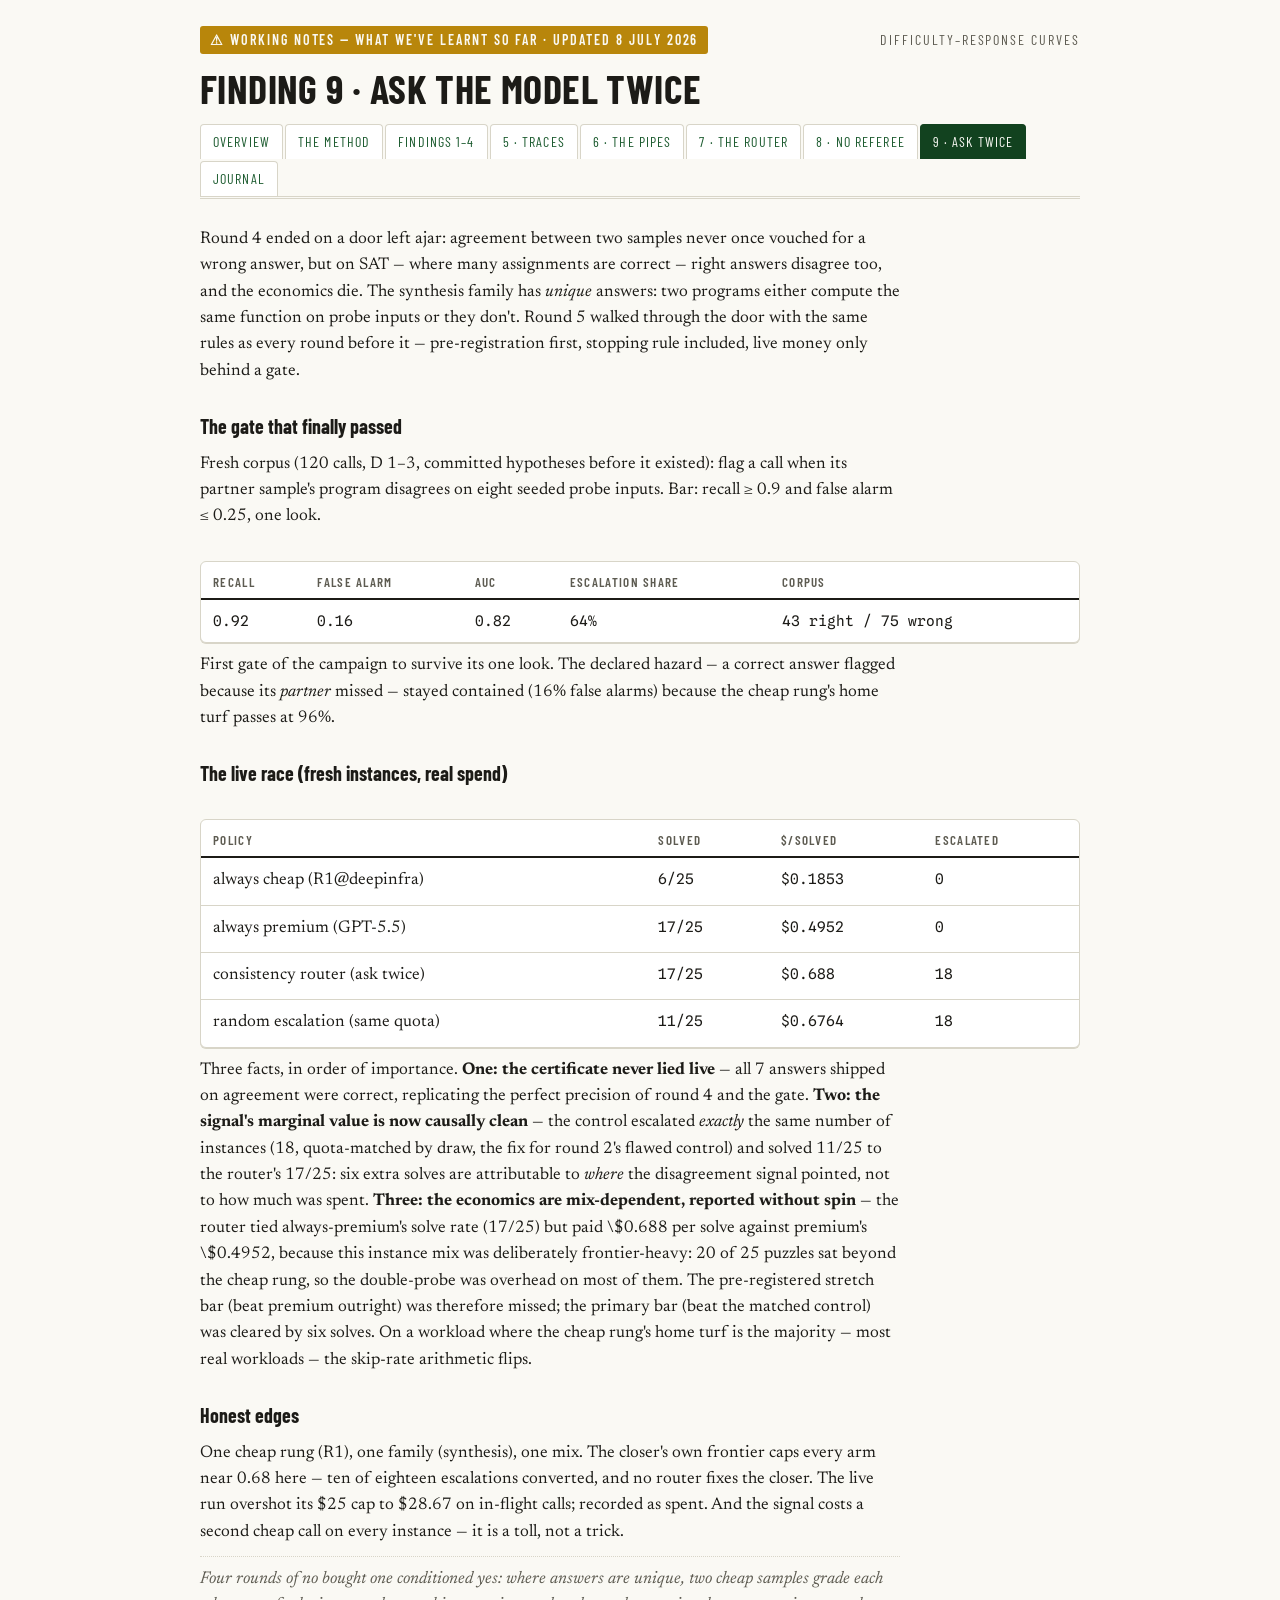
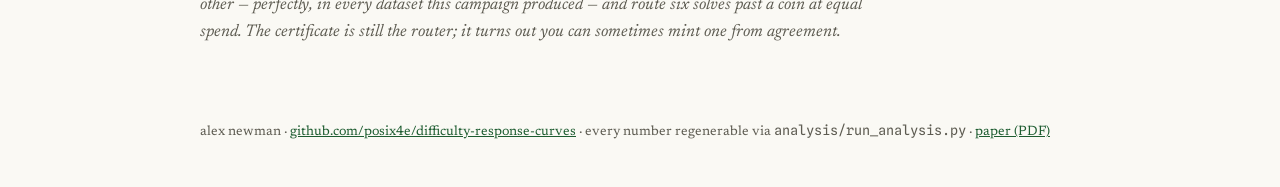
==== docs/consistency.html @ 7b889565 "Difficulty–response curves: a form guide for reasoning models Paper, instrument, raw data. Two numbe" ====
<!DOCTYPE html>
<html lang="en-GB">
<head>
<meta charset="utf-8">
<meta name="viewport" content="width=device-width, initial-scale=1">
<title>Finding 9: Ask the Model Twice — Difficulty–Response Curves</title>
<meta name="description" content="Round 5: functional agreement between two cheap samples — perfect precision live, +6 solves over a quota-matched control, economics that depend on the mix.">
<link rel="preconnect" href="https://fonts.googleapis.com">
<link href="https://fonts.googleapis.com/css2?family=Barlow+Condensed:wght@500;600;700&family=Newsreader:ital,opsz,wght@0,6..72,400;0,6..72,500;1,6..72,400&family=Spline+Sans+Mono:wght@400;500&display=swap" rel="stylesheet">
<style>
:root {
  --paper:#faf9f4; --card:#ffffff; --ink:#1c1b17; --ink-2:#5d5b51; --rule:#d8d5c8;
  --green:#12421f; --green-2:#1d5c30; --accent:#b8860b;
}
@media (prefers-color-scheme: dark) {
  :root { --paper:#151713; --card:#1d201b; --ink:#f0eee6; --ink-2:#a5a294; --rule:#3a3d35;
           --green:#8fc9a0; --green-2:#6fae82; --accent:#d9a441; }
  img.fig { background:#fcfcfb; border-radius:6px; padding:10px; }
}
* { box-sizing:border-box; margin:0; }
html { scroll-behavior:smooth; }
@media (prefers-reduced-motion: reduce) { html { scroll-behavior:auto; } }
body {
  background:var(--paper); color:var(--ink);
  font-family:"Newsreader", Georgia, serif; font-size:17px; line-height:1.55;
}
.wrap { max-width:920px; margin:0 auto; padding:0 20px; }
.disp { font-family:"Barlow Condensed", "Arial Narrow", sans-serif; }
.mono { font-family:"Spline Sans Mono", ui-monospace, monospace; }

/* masthead */
header { border-bottom:3px double var(--rule); padding:26px 0 18px; }
.wip { background:var(--accent); color:var(--paper); padding:3px 10px; border-radius:3px; font-weight:600; }
.race-meta { display:flex; justify-content:space-between; align-items:baseline; flex-wrap:wrap; gap:6px;
  font-family:"Barlow Condensed",sans-serif; font-size:14px; letter-spacing:.14em; text-transform:uppercase; color:var(--ink-2); }
h1 { font-family:"Barlow Condensed",sans-serif; font-weight:700; font-size:clamp(34px,6vw,58px);
  line-height:1.02; text-transform:uppercase; letter-spacing:.01em; margin:14px 0 8px; color:var(--ink); }
h1 .thin { font-weight:500; color:var(--green); }
.standfirst { font-size:19px; max-width:64ch; color:var(--ink); font-style:italic; }
.links { margin-top:14px; display:flex; gap:10px; flex-wrap:wrap; }
.links a { font-family:"Barlow Condensed",sans-serif; text-transform:uppercase; letter-spacing:.1em; font-size:14px;
  color:var(--paper); background:var(--green); text-decoration:none; padding:7px 14px; border-radius:3px; }
.links a.ghost { background:transparent; color:var(--green); border:1px solid var(--green); }
.links a:focus-visible { outline:3px solid var(--accent); outline-offset:2px; }
.explainer { margin-top:18px; padding:14px 16px; background:var(--card); border:1px solid var(--rule);
  border-left:4px solid var(--green); border-radius:4px; font-size:15.5px; max-width:76ch; }
.explainer p { margin:0; }
/* multi-page chrome */
.pagenav { margin-top:16px; display:flex; flex-wrap:wrap; gap:2px;
  font-family:"Barlow Condensed",sans-serif; font-size:14px; letter-spacing:.08em; text-transform:uppercase; }
.pagenav a { color:var(--green-2); text-decoration:none; padding:6px 12px; border:1px solid var(--rule);
  border-bottom:none; border-radius:4px 4px 0 0; background:var(--card); }
.pagenav a.active { background:var(--green); color:var(--paper); border-color:var(--green); }
.pagenav a:hover { color:var(--accent); }
header.compact { padding-bottom:0; border-bottom:none; }
header.compact h1 { margin-bottom:2px; }
header.compact + section { border-top:3px double var(--rule); padding-top:18px; margin-top:0; }
.teasers { display:grid; grid-template-columns:repeat(auto-fit, minmax(260px, 1fr)); gap:12px; margin-top:14px; }
.teaser { display:block; background:var(--card); border:1px solid var(--rule); border-left:4px solid var(--green);
  border-radius:4px; padding:14px 16px; text-decoration:none; color:var(--ink); }
.teaser:hover { border-left-color:var(--accent); }
.teaser strong { font-family:"Barlow Condensed",sans-serif; text-transform:uppercase; letter-spacing:.08em;
  color:var(--green); display:block; margin-bottom:4px; }
.teaser span { font-size:14px; color:var(--ink-2); }
.journal { margin-top:14px; }
.jentry { display:flex; gap:18px; padding:14px 0; border-bottom:1px dotted var(--rule); }
.jdate { flex:0 0 130px; font-family:"Barlow Condensed",sans-serif; text-transform:uppercase;
  letter-spacing:.06em; font-size:14px; color:var(--accent); padding-top:2px; }
.jbody p { max-width:66ch; }
.toc { margin-top:16px; display:flex; flex-wrap:wrap; gap:4px 14px;
  font-family:"Barlow Condensed",sans-serif; font-size:13.5px; letter-spacing:.08em; text-transform:uppercase; }
.toc a { color:var(--green-2); text-decoration:none; border-bottom:1px dotted var(--rule); }
.toc a:hover { color:var(--accent); }

/* race card */
.card { background:var(--card); border:1px solid var(--rule); border-radius:6px; margin:30px 0 8px;
  overflow-x:auto; box-shadow:0 1px 0 var(--rule); }
.card table { border-collapse:collapse; width:100%; min-width:680px; }
.card caption { text-align:left; padding:14px 16px 4px;
  font-family:"Barlow Condensed",sans-serif; font-size:18px; font-weight:600; letter-spacing:.12em; text-transform:uppercase; color:var(--green); }
.card th { font-family:"Barlow Condensed",sans-serif; font-size:13px; letter-spacing:.1em; text-transform:uppercase;
  color:var(--ink-2); text-align:left; padding:10px 12px 6px; border-bottom:2px solid var(--ink); font-weight:600; }
.card td { padding:10px 12px; border-bottom:1px solid var(--rule); vertical-align:top; }
.card tr:last-child td { border-bottom:none; }
.pos { font-family:"Barlow Condensed",sans-serif; font-size:22px; font-weight:700; color:var(--ink-2); width:2ch; }
.swatch { display:inline-block; width:16px; height:16px; border-radius:3px; margin-top:4px; }
.runner strong { display:block; font-size:16px; }
.runner .mono { font-size:11.5px; color:var(--ink-2); }
td.num { font-family:"Spline Sans Mono",monospace; font-size:14.5px; white-space:nowrap; }
td.num .ci { display:block; font-size:11px; color:var(--ink-2); }
.card-note { font-size:13.5px; color:var(--ink-2); margin:6px 2px 0; }
.leadout { font-style:italic; color:var(--ink-2); border-top:1px dotted var(--rule); padding-top:10px;
  margin-top:18px; max-width:64ch; }
.explainer.thesis { border-left-color:var(--accent); font-size:17px; }
.card.late { margin-top:22px; border-left:4px solid var(--accent); }
.card.late td { font-size:14.5px; }
.datafiles { margin:8px 0 8px 22px; line-height:1.9; }
.cartoon { margin:22px 0; }
.cartoon svg { width:100%; max-width:640px; height:auto; display:block; background:var(--card);
  border:1px solid var(--rule); border-radius:6px; padding:8px; }
.cartoon figcaption { font-size:13px; color:var(--ink-2); margin-top:6px; max-width:70ch; }
.tracequote { border-left:3px solid var(--green); margin:12px 0; padding:10px 16px; background:var(--card);
  font-family:"Spline Sans Mono",monospace; font-size:13px; color:var(--ink); max-width:72ch; }
.datafiles .mono, .datafiles a { font-size:15px; }

/* signals */
.signal { margin:54px 0; }
.flag { display:flex; align-items:center; gap:12px; margin-bottom:10px; }
.flag .t { font-family:"Barlow Condensed",sans-serif; font-weight:700; font-size:20px; color:var(--paper);
  background:var(--green); width:44px; height:44px; display:grid; place-items:center; border-radius:3px; flex:none; }
.flag h2 { font-family:"Barlow Condensed",sans-serif; font-size:26px; font-weight:600; text-transform:uppercase; letter-spacing:.06em; }
.flag .dies { margin-left:auto; font-size:12.5px; color:var(--ink-2); font-style:italic; max-width:34ch; text-align:right; }
.signal p { max-width:70ch; margin:10px 0; }
img.fig { width:100%; height:auto; margin:14px 0 4px; }
.headline { font-family:"Barlow Condensed",sans-serif; font-size:20px; font-weight:600; color:var(--green); }
.plain { font-size:17px; }
th .sub { font-weight:400; font-size:10.5px; letter-spacing:.04em; text-transform:none; color:var(--ink-2); }

/* tools */
pre { background:var(--card); border:1px solid var(--rule); border-radius:6px; padding:16px;
  overflow-x:auto; font-family:"Spline Sans Mono",monospace; font-size:13.5px; line-height:1.6; color:var(--ink); }
.notclaim { border-top:3px double var(--rule); margin-top:60px; padding:26px 0 10px; font-style:italic; color:var(--ink-2); max-width:70ch; }
footer { padding:20px 0 44px; font-size:13.5px; color:var(--ink-2); }
footer a { color:var(--green-2); }
a { color:var(--green-2); }
</style>
</head>
<body>
<div class="wrap">
<header class="compact">
  <div class="race-meta">
    <span class="wip">&#9888; working notes &mdash; what we've learnt so far · updated 8 July 2026</span>
    <span><a href="index.html" style="color:inherit;text-decoration:none">difficulty&ndash;response curves</a></span>
  </div>
  <h1 style="font-size:clamp(26px,4vw,40px)">Finding 9 · Ask the model twice</h1>
  <nav class="pagenav" aria-label="Pages"><a href="index.html">Overview</a><a href="method.html">The Method</a><a href="findings.html">Findings 1–4</a><a href="traces.html">5 · Traces</a><a href="pipes.html">6 · The Pipes</a><a href="router.html">7 · The Router</a><a href="routing2.html">8 · No Referee</a><a href="consistency.html" class="active">9 · Ask Twice</a><a href="journal.html">Journal</a></nav>
</header>
<section class="signal" id="f9">
  <p class="plain">Round 4 ended on a door left ajar: agreement between two samples never once vouched for
  a wrong answer, but on SAT &mdash; where many assignments are correct &mdash; right answers disagree too,
  and the economics die. The synthesis family has <em>unique</em> answers: two programs either compute the
  same function on probe inputs or they don't. Round 5 walked through the door with the same rules as every
  round before it &mdash; pre-registration first, stopping rule included, live money only behind a gate.</p>

  <h3 class="disp" style="margin-top:26px">The gate that finally passed</h3>
  <p>Fresh corpus (120 calls, D&nbsp;1&ndash;3, committed hypotheses before it existed): flag a call when its
  partner sample's program disagrees on eight seeded probe inputs. Bar: recall &ge; 0.9 and false alarm
  &le; 0.25, one look.</p>
  <div class="card"><table>
    <thead><tr><th>recall</th><th>false alarm</th><th>AUC</th><th>escalation share</th><th>corpus</th></tr></thead>
    <tbody><tr><td class="num">0.92</td><td class="num">0.16</td>
    <td class="num">0.82</td><td class="num">64%</td>
    <td class="num">43 right / 75 wrong</td></tr></tbody>
  </table></div>
  <p>First gate of the campaign to survive its one look. The declared hazard &mdash; a correct answer
  flagged because its <em>partner</em> missed &mdash; stayed contained (16% false alarms)
  because the cheap rung's home turf passes at 96%.</p>

  <h3 class="disp" style="margin-top:26px">The live race (fresh instances, real spend)</h3>
  <div class="card"><table>
    <thead><tr><th>policy</th><th>solved</th><th>$/solved</th><th>escalated</th></tr></thead>
    <tbody><tr><td>always cheap (R1@deepinfra)</td><td class="num">6/25</td><td class="num">$0.1853</td><td class="num">0</td></tr><tr><td>always premium (GPT-5.5)</td><td class="num">17/25</td><td class="num">$0.4952</td><td class="num">0</td></tr><tr><td>consistency router (ask twice)</td><td class="num">17/25</td><td class="num">$0.688</td><td class="num">18</td></tr><tr><td>random escalation (same quota)</td><td class="num">11/25</td><td class="num">$0.6764</td><td class="num">18</td></tr></tbody>
  </table></div>
  <p>Three facts, in order of importance. <strong>One: the certificate never lied live</strong> &mdash;
  all 7 answers shipped on agreement were correct, replicating the perfect precision of
  round 4 and the gate. <strong>Two: the signal's marginal value is now causally clean</strong> &mdash;
  the control escalated <em>exactly</em> the same number of instances (18, quota-matched
  by draw, the fix for round 2's flawed control) and solved 11/25 to the router's
  17/25: six extra solves are attributable to <em>where</em> the disagreement signal pointed,
  not to how much was spent. <strong>Three: the economics are mix-dependent, reported without spin</strong>
  &mdash; the router tied always-premium's solve rate (17/25) but paid
  \$0.688 per solve against premium's
  \$0.4952, because this instance mix was deliberately
  frontier-heavy: 20 of 25 puzzles sat beyond the cheap rung, so the double-probe was overhead on most of
  them. The pre-registered stretch bar (beat premium outright) was therefore missed; the primary bar
  (beat the matched control) was cleared by six solves. On a workload where the cheap rung's home turf is
  the majority &mdash; most real workloads &mdash; the skip-rate arithmetic flips.</p>

  <h3 class="disp" style="margin-top:26px">Honest edges</h3>
  <p>One cheap rung (R1), one family (synthesis), one mix. The closer's own frontier caps every arm near
  0.68 here &mdash; ten of eighteen escalations converted, and no router fixes the closer. The live run
  overshot its $25 cap to $28.67 on in-flight calls; recorded as spent. And the signal costs a second
  cheap call on every instance &mdash; it is a toll, not a trick.</p>

  <p class="leadout">Four rounds of <em>no</em> bought one conditioned <em>yes</em>: where answers are
  unique, two cheap samples grade each other &mdash; perfectly, in every dataset this campaign produced
  &mdash; and route six solves past a coin at equal spend. The certificate is still the router; it turns
  out you can sometimes mint one from agreement.</p>
</section>

<footer>
  <p>alex newman · <a href="https://github.com/posix4e/difficulty-response-curves">github.com/posix4e/difficulty-response-curves</a>
  · every number regenerable via <span class="mono">analysis/run_analysis.py</span> · <a href="paper.pdf">paper (PDF)</a></p>
</footer>
</div>
</body>
</html>
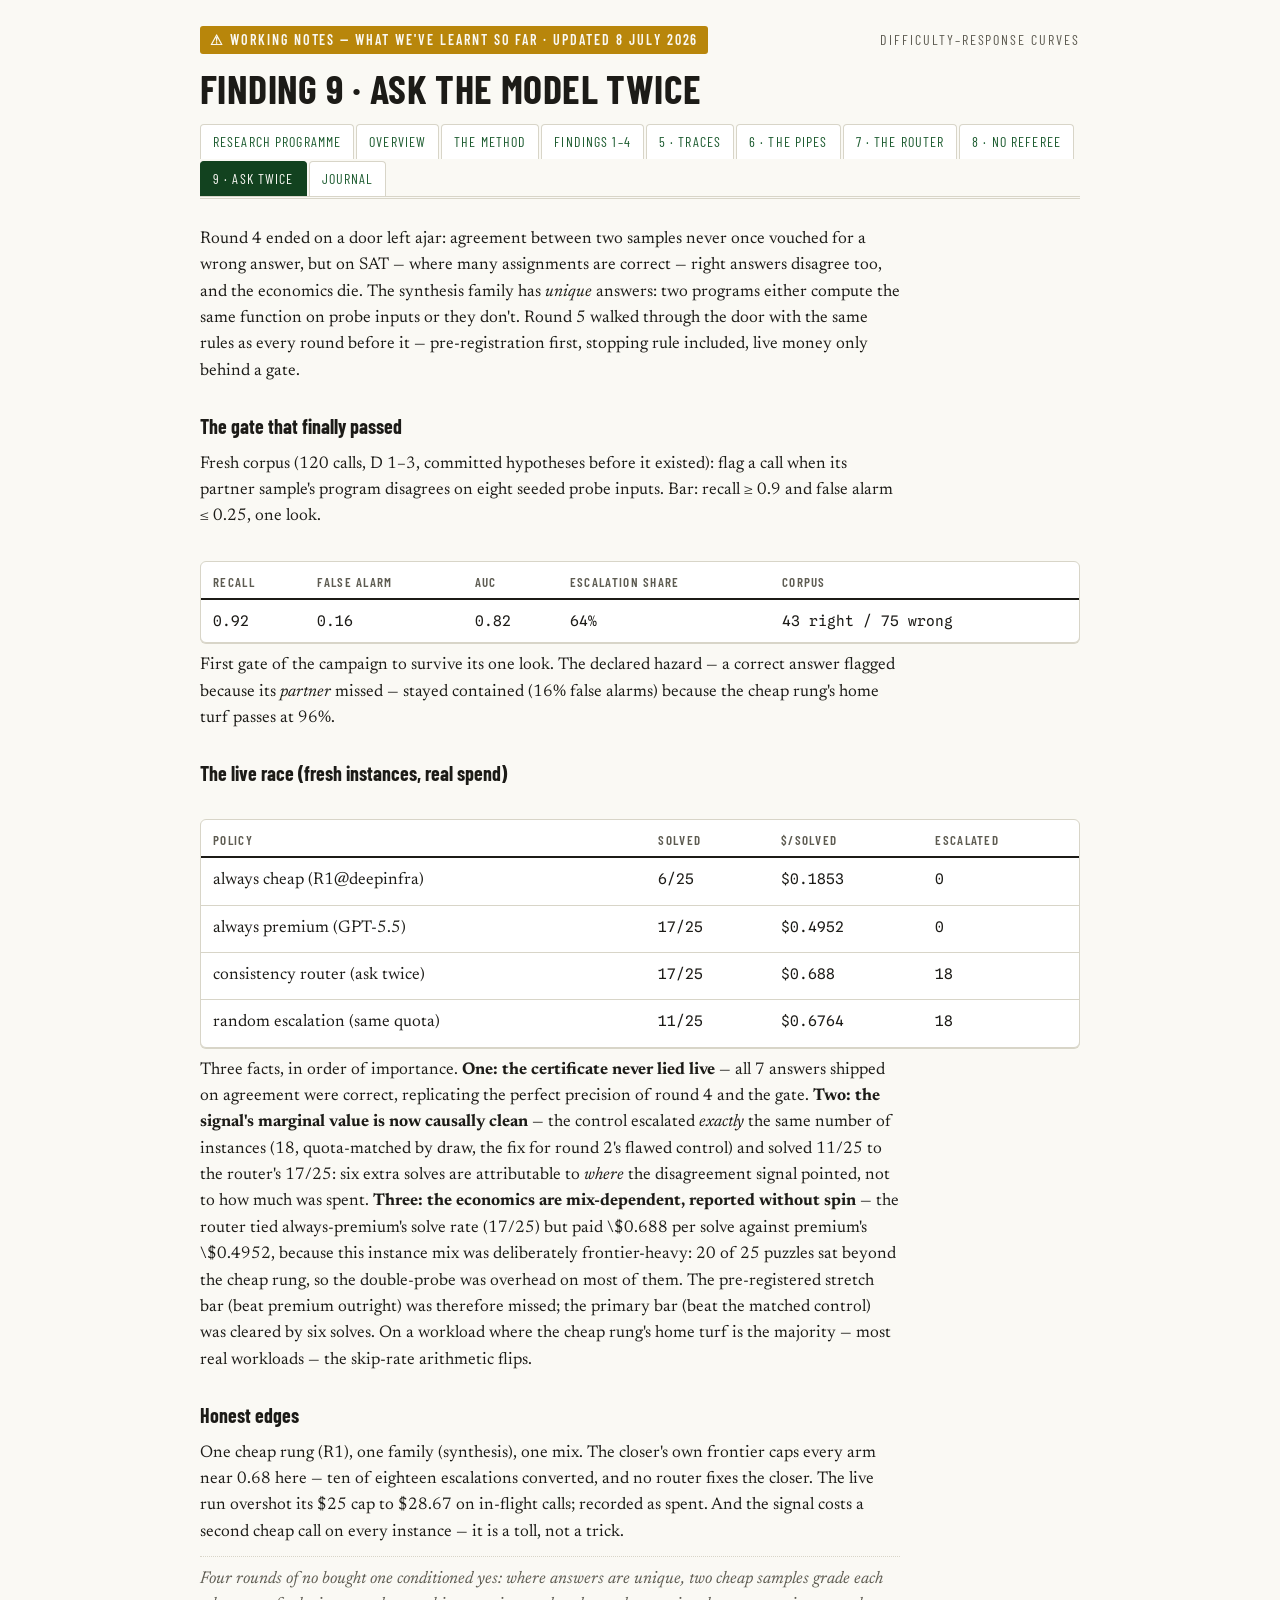
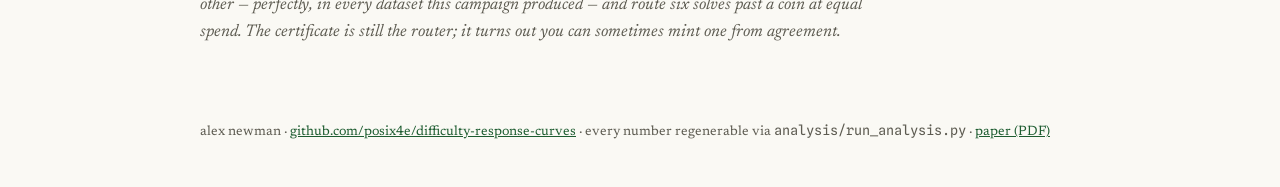
==== commit e304e4af: "record MiniMax confidence gate and prospective harness" ====
--- a/docs/consistency.html
+++ b/docs/consistency.html
@@ -133,7 +133,7 @@
     <span><a href="index.html" style="color:inherit;text-decoration:none">difficulty&ndash;response curves</a></span>
   </div>
   <h1 style="font-size:clamp(26px,4vw,40px)">Finding 9 · Ask the model twice</h1>
-  <nav class="pagenav" aria-label="Pages"><a href="index.html">Overview</a><a href="method.html">The Method</a><a href="findings.html">Findings 1–4</a><a href="traces.html">5 · Traces</a><a href="pipes.html">6 · The Pipes</a><a href="router.html">7 · The Router</a><a href="routing2.html">8 · No Referee</a><a href="consistency.html" class="active">9 · Ask Twice</a><a href="journal.html">Journal</a></nav>
+  <nav class="pagenav" aria-label="Pages"><a href="research.html">Research Programme</a><a href="index.html">Overview</a><a href="method.html">The Method</a><a href="findings.html">Findings 1–4</a><a href="traces.html">5 · Traces</a><a href="pipes.html">6 · The Pipes</a><a href="router.html">7 · The Router</a><a href="routing2.html">8 · No Referee</a><a href="consistency.html" class="active">9 · Ask Twice</a><a href="journal.html">Journal</a></nav>
 </header>
 <section class="signal" id="f9">
   <p class="plain">Round 4 ended on a door left ajar: agreement between two samples never once vouched for
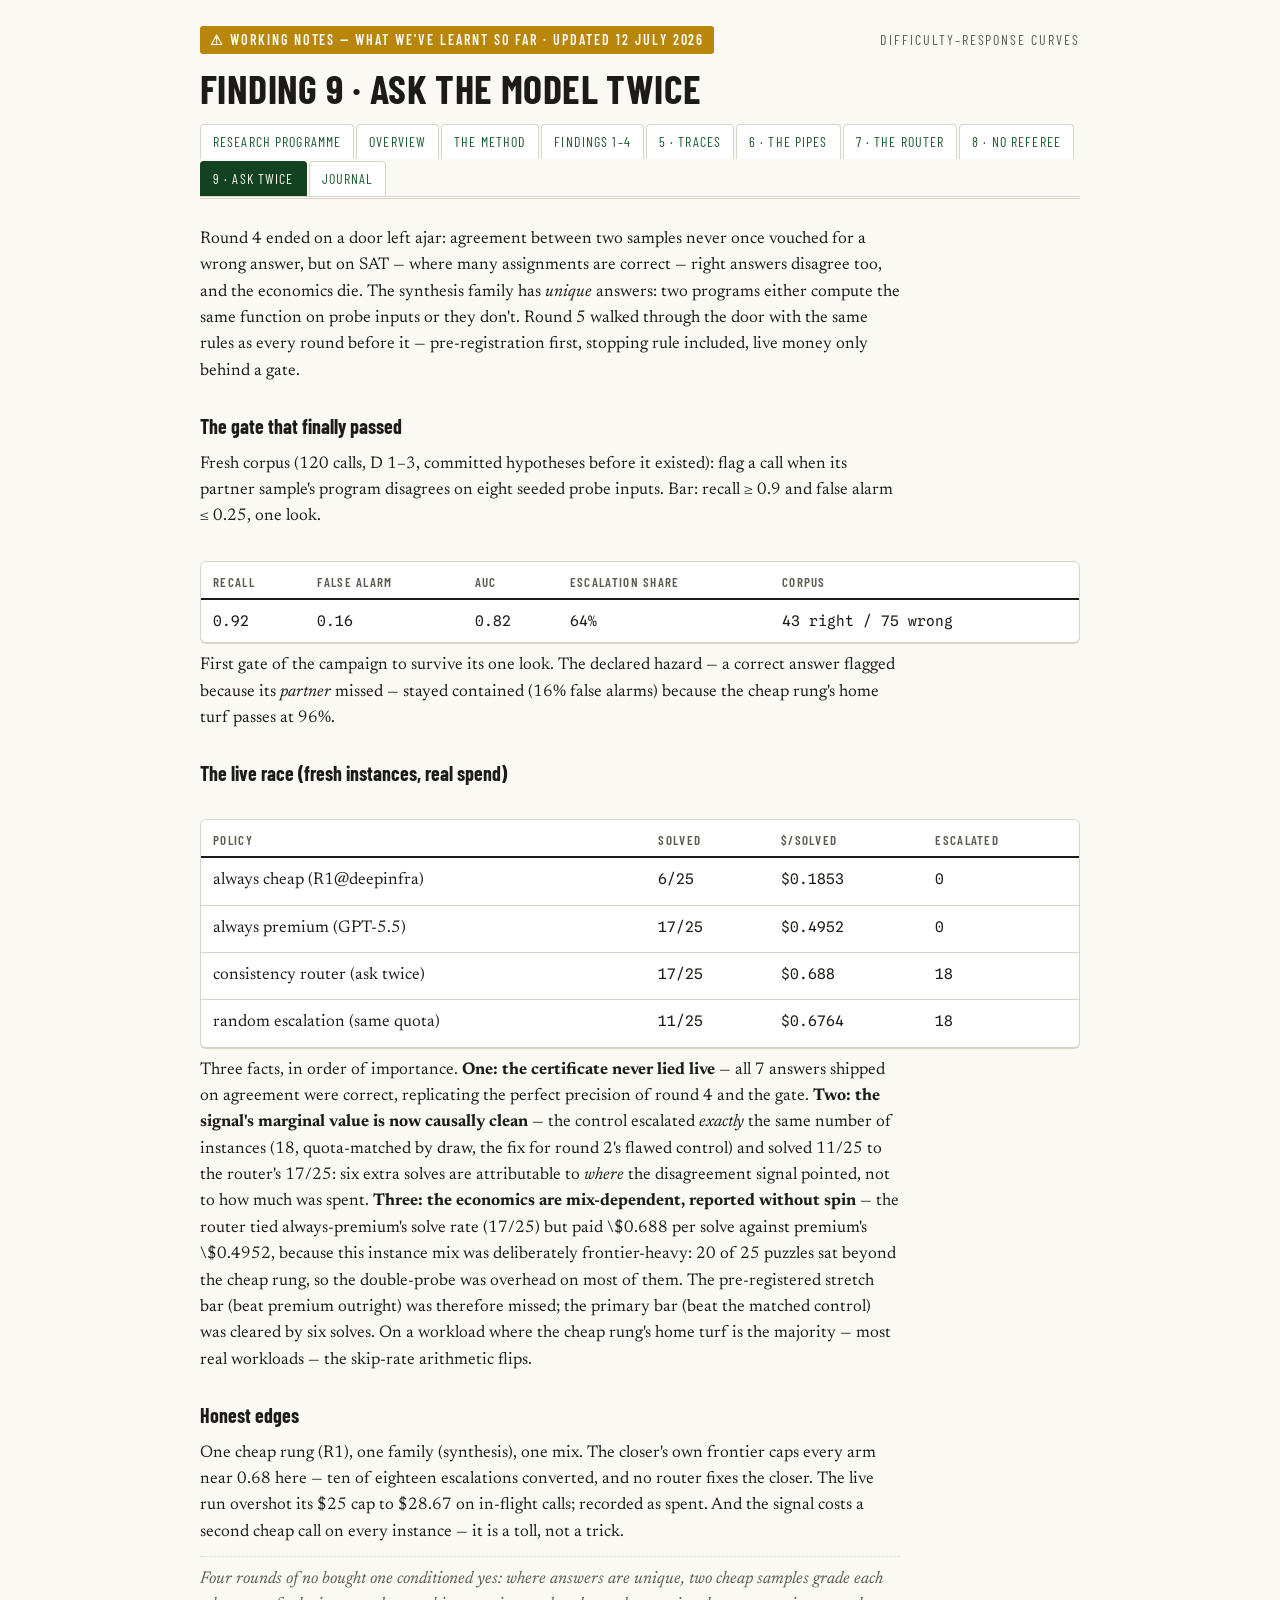
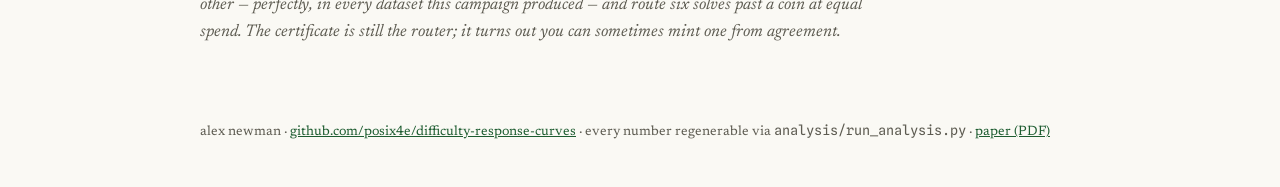
==== commit 993d0679: "add trace-triggered speculative councils" ====
--- a/docs/consistency.html
+++ b/docs/consistency.html
@@ -129,7 +129,7 @@
 <div class="wrap">
 <header class="compact">
   <div class="race-meta">
-    <span class="wip">&#9888; working notes &mdash; what we've learnt so far · updated 8 July 2026</span>
+    <span class="wip">&#9888; working notes &mdash; what we've learnt so far · updated 12 July 2026</span>
     <span><a href="index.html" style="color:inherit;text-decoration:none">difficulty&ndash;response curves</a></span>
   </div>
   <h1 style="font-size:clamp(26px,4vw,40px)">Finding 9 · Ask the model twice</h1>
